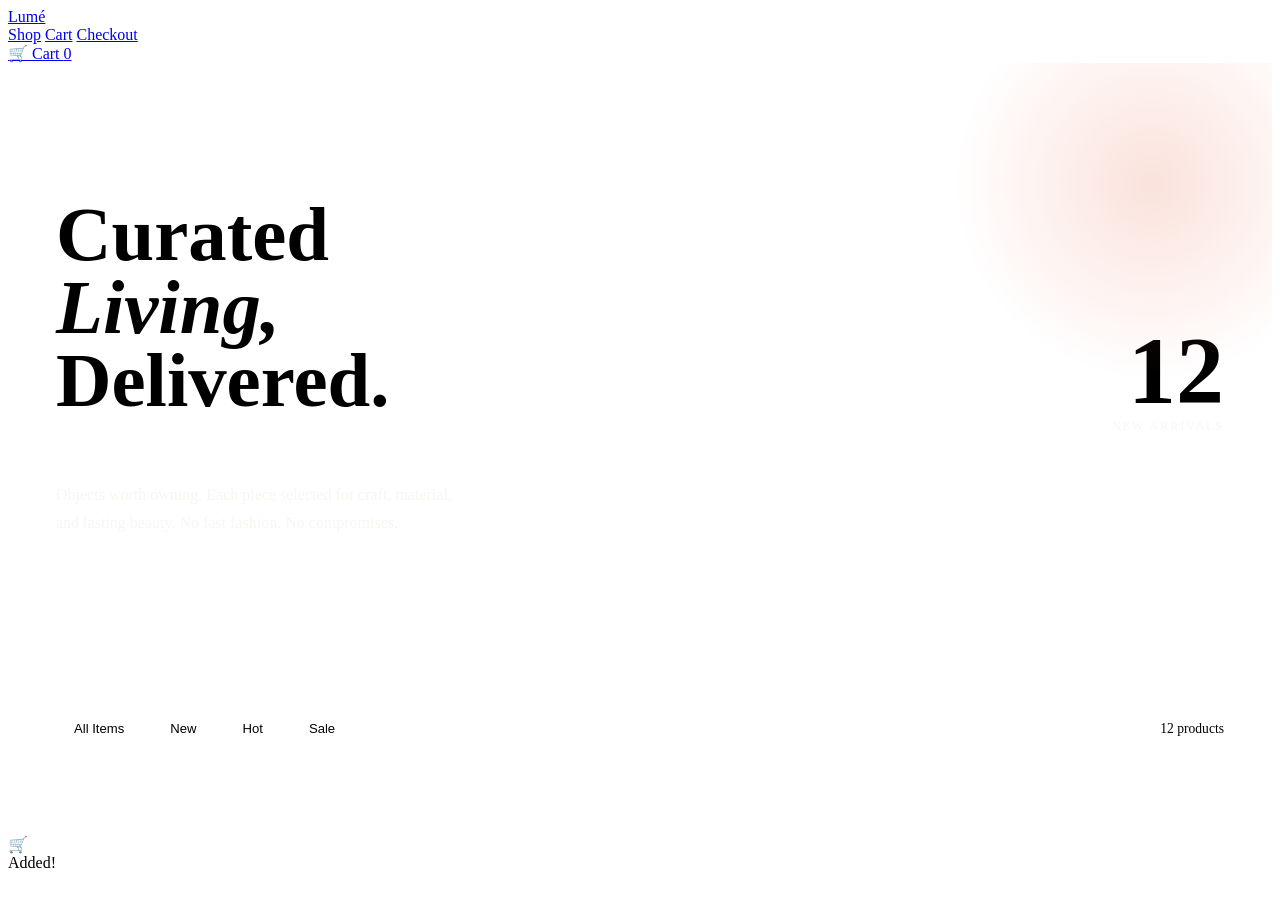
==== index.html @ 53d45bf4 "Rename Index.html to index.html" ====
<!DOCTYPE html>
<html lang="en">
<head>
<meta charset="UTF-8">
<meta name="viewport" content="width=device-width, initial-scale=1.0">
<title>LUMÉ — Shop</title>
<link rel="stylesheet" href="styles.css">
<style>
/* ── SHOP-SPECIFIC STYLES ── */
.hero {
  background: var(--teal);
  padding: 72px 48px 64px;
  display: grid; grid-template-columns: 1fr auto; gap: 40px; align-items: center;
  position: relative; overflow: hidden;
}
.hero::before {
  content: '';
  position: absolute; right: -80px; top: -80px;
  width: 400px; height: 400px; border-radius: 50%;
  background: radial-gradient(circle, rgba(232,93,58,.18), transparent 70%);
  pointer-events: none;
}
.hero-left h1 {
  font-family: 'Cormorant Garamond', serif;
  font-size: clamp(2.8rem, 6vw, 5.5rem); font-weight: 700; line-height: .95;
  color: var(--bg);
}
.hero-left h1 em { color: var(--coral); font-style: italic; }
.hero-left p {
  color: rgba(245,240,232,.6); font-size: 1rem; line-height: 1.75;
  margin-top: 18px; max-width: 420px;
}
.hero-left .hero-cta {
  margin-top: 28px; display: inline-block;
  background: var(--coral); color: #fff;
  padding: 12px 28px; border-radius: 50px;
  font-weight: 600; font-size: .88rem; letter-spacing: .06em;
  text-decoration: none; transition: background .2s;
}
.hero-left .hero-cta:hover { background: var(--coral2); }
.hero-right { text-align: right; }
.hero-stat .num {
  font-family: 'Cormorant Garamond', serif;
  font-size: 6rem; font-weight: 700; line-height: 1;
  color: var(--coral);
}
.hero-stat .lbl { color: rgba(245,240,232,.5); font-size: .78rem; letter-spacing: .14em; text-transform: uppercase; }

/* ── FILTERS ── */
.toolbar {
  display: flex; align-items: center; justify-content: space-between;
  padding: 28px 48px 20px; gap: 16px; flex-wrap: wrap;
}
.toolbar-left { display: flex; gap: 10px; flex-wrap: wrap; }
.filter-chip {
  background: var(--surface); border: 1.5px solid var(--border);
  border-radius: 50px; padding: 7px 18px;
  font-size: .82rem; font-weight: 500; cursor: pointer;
  transition: all .2s; color: var(--muted);
}
.filter-chip:hover, .filter-chip.active {
  background: var(--teal); color: var(--bg); border-color: var(--teal);
}
.toolbar-right { color: var(--muted); font-size: .85rem; }

/* ── GRID ── */
.products-grid {
  display: grid;
  grid-template-columns: repeat(auto-fill, minmax(260px, 1fr));
  gap: 24px; padding: 0 48px 72px;
}
.product-card {
  background: var(--surface); border: 1px solid var(--border);
  border-radius: 16px; overflow: hidden; cursor: pointer;
  transition: transform .28s, box-shadow .28s;
  position: relative;
}
.product-card:hover {
  transform: translateY(-7px);
  box-shadow: var(--shadow-lg);
}
.card-img {
  height: 210px; display: flex; align-items: center; justify-content: center;
  font-size: 4.5rem; background: var(--bg2); position: relative;
}
.card-img::after {
  content: ''; position: absolute; inset: 0;
  background: radial-gradient(circle at 70% 30%, rgba(232,93,58,.07), transparent 60%);
}
.card-tag {
  position: absolute; top: 12px; left: 12px; z-index: 1;
  background: var(--coral); color: #fff;
  font-size: .68rem; font-weight: 700; letter-spacing: .1em; text-transform: uppercase;
  padding: 4px 11px; border-radius: 20px;
}
.card-tag.hot  { background: var(--teal); }
.card-tag.sale { background: #b04a00; }
.card-body { padding: 18px 20px 20px; }
.card-name { font-weight: 600; font-size: .98rem; margin-bottom: 3px; }
.card-sub  { color: var(--muted); font-size: .82rem; margin-bottom: 14px; }
.card-footer { display: flex; align-items: center; justify-content: space-between; }
.card-price {
  font-family: 'Cormorant Garamond', serif;
  font-size: 1.4rem; font-weight: 700; color: var(--teal);
}
.add-btn {
  background: var(--teal); color: var(--bg);
  border: none; border-radius: 50px; padding: 8px 20px;
  font-size: .8rem; font-weight: 600; cursor: pointer;
  font-family: 'Outfit', sans-serif; letter-spacing: .04em;
  transition: background .2s, transform .15s;
}
.add-btn:hover    { background: var(--teal2); }
.add-btn.added    { background: var(--success); }
.add-btn:active   { transform: scale(.95); }

@media(max-width: 768px) {
  .hero { grid-template-columns: 1fr; padding: 40px 20px; }
  .hero-right { display: none; }
  .toolbar, .products-grid { padding-left: 20px; padding-right: 20px; }
}
</style>
</head>
<body>

<!-- NAV -->
<nav>
  <a class="nav-logo" href="index.html">Lum<span>é</span></a>
  <div class="nav-links">
    <a class="nav-link active" href="index.html">Shop</a>
    <a class="nav-link" href="cart.html">Cart</a>
    <a class="nav-link" href="checkout.html">Checkout</a>
  </div>
  <a class="cart-btn" href="cart.html">
    🛒 Cart <span class="cart-badge">0</span>
  </a>
</nav>

<!-- HERO -->
<section class="hero">
  <div class="hero-left">
    <h1>Curated<br><em>Living,</em><br>Delivered.</h1>
    <p>Objects worth owning. Each piece selected for craft, material, and lasting beauty. No fast fashion. No compromises.</p>
    <a class="hero-cta" href="#products">Browse Collection ↓</a>
  </div>
  <div class="hero-right">
    <div class="hero-stat">
      <div class="num">12</div>
      <div class="lbl">New Arrivals</div>
    </div>
  </div>
</section>

<!-- TOOLBAR -->
<div class="toolbar">
  <div class="toolbar-left">
    <button class="filter-chip active" onclick="filterProducts('all', this)">All Items</button>
    <button class="filter-chip" onclick="filterProducts('new', this)">New</button>
    <button class="filter-chip" onclick="filterProducts('hot', this)">Hot</button>
    <button class="filter-chip" onclick="filterProducts('sale', this)">Sale</button>
  </div>
  <div class="toolbar-right" id="count-label">12 products</div>
</div>

<!-- PRODUCTS -->
<div class="products-grid" id="products-grid"></div>

<!-- TOAST -->
<div class="toast" id="toast">
  <div class="toast-icon" id="toast-icon">🛒</div>
  <div>
    <div class="toast-t1" id="toast-t1">Added!</div>
    <div class="toast-t2" id="toast-t2"></div>
  </div>
</div>

<script src="cart.js"></script>
<script>
let currentFilter = 'all';

function renderProducts(filter) {
  const filtered = filter === 'all'
    ? PRODUCTS
    : PRODUCTS.filter(p => p.tag && p.tag.toLowerCase() === filter);
  document.getElementById('count-label').textContent = filtered.length + ' product' + (filtered.length !== 1 ? 's' : '');
  document.getElementById('products-grid').innerHTML = filtered.map(p => `
    <div class="product-card" onclick="handleAdd(${p.id})">
      <div class="card-img">
        ${p.tag ? `<div class="card-tag ${p.tag.toLowerCase()}">${p.tag}</div>` : ''}
        ${p.emoji}
      </div>
      <div class="card-body">
        <div class="card-name">${p.name}</div>
        <div class="card-sub">${p.sub}</div>
        <div class="card-footer">
          <div class="card-price">₹${p.price}</div>
          <button class="add-btn" id="btn-${p.id}" onclick="event.stopPropagation(); handleAdd(${p.id})">Add to Cart</button>
        </div>
      </div>
    </div>
  `).join('');
}

function handleAdd(id) {
  const product = addToCart(id);
  showToast('🛒', product.name + ' added!', '₹' + product.price + '  ·  View Cart →');
  const btn = document.getElementById('btn-' + id);
  if (btn) {
    btn.classList.add('added');
    btn.textContent = '✓ Added';
    setTimeout(() => { btn.classList.remove('added'); btn.textContent = 'Add to Cart'; }, 1600);
  }
}

function filterProducts(tag, el) {
  currentFilter = tag;
  document.querySelectorAll('.filter-chip').forEach(c => c.classList.remove('active'));
  el.classList.add('active');
  renderProducts(tag);
}

renderProducts('all');
</script>
</body>
</html>
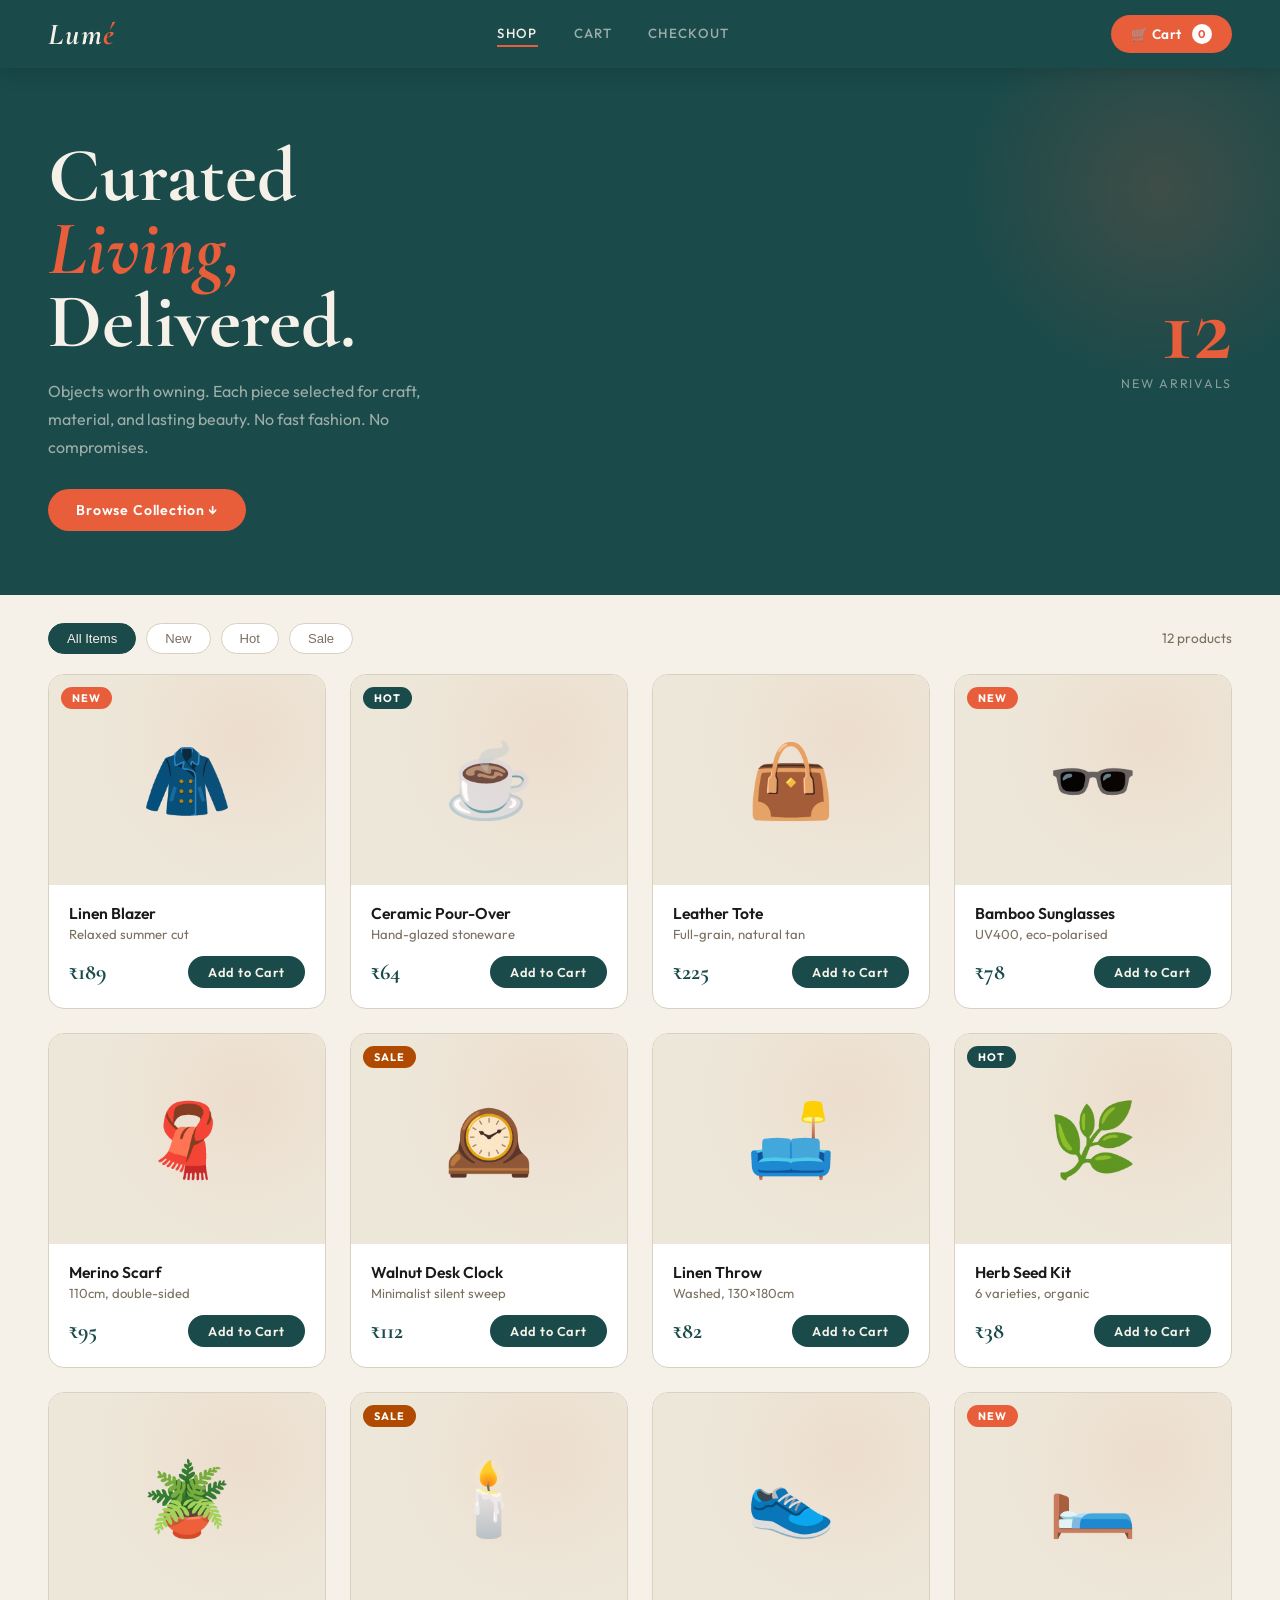
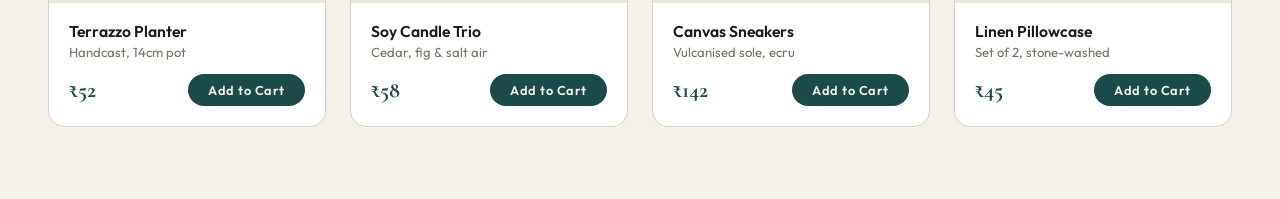
==== commit 202118f4: "Update index.html" ====
--- a/index.html
+++ b/index.html
@@ -1,6 +1,13 @@
 <!DOCTYPE html>
 <html lang="en">
 <head>
+  <!-- Google Tag Manager -->
+<script>(function(w,d,s,l,i){w[l]=w[l]||[];w[l].push({'gtm.start':
+new Date().getTime(),event:'gtm.js'});var f=d.getElementsByTagName(s)[0],
+j=d.createElement(s),dl=l!='dataLayer'?'&l='+l:'';j.async=true;j.src=
+'https://www.googletagmanager.com/gtm.js?id='+i+dl;f.parentNode.insertBefore(j,f);
+})(window,document,'script','dataLayer','GTM-KF487T6R');</script>
+<!-- End Google Tag Manager -->
 <meta charset="UTF-8">
 <meta name="viewport" content="width=device-width, initial-scale=1.0">
 <title>LUMÉ — Shop</title>
@@ -122,6 +129,10 @@
 </style>
 </head>
 <body>
+  <!-- Google Tag Manager (noscript) -->
+<noscript><iframe src="https://www.googletagmanager.com/ns.html?id=GTM-KF487T6R"
+height="0" width="0" style="display:none;visibility:hidden"></iframe></noscript>
+<!-- End Google Tag Manager (noscript) -->
 
 <!-- NAV -->
 <nav>
--- a/styles.css
+++ b/styles.css
@@ -0,0 +1,214 @@
+/* ══════════════════════════════════════════
+   LUMÉ STORE — Shared Stylesheet
+   Palette: Deep Teal + Coral + Warm Cream
+══════════════════════════════════════════ */
+@import url('https://fonts.googleapis.com/css2?family=Cormorant+Garamond:ital,wght@0,400;0,600;0,700;1,400;1,600&family=Outfit:wght@300;400;500;600;700&display=swap');
+
+:root {
+  --bg:        #f5f0e8;
+  --bg2:       #ede7d9;
+  --surface:   #ffffff;
+  --teal:      #1a4a4a;
+  --teal2:     #265c5c;
+  --teal3:     #2e7070;
+  --coral:     #e85d3a;
+  --coral2:    #f07050;
+  --cream:     #faf6ef;
+  --text:      #1a1a1a;
+  --muted:     #7a7060;
+  --border:    #d8d0c0;
+  --danger:    #d63030;
+  --success:   #2a9060;
+  --shadow:    0 4px 24px rgba(26,74,74,.10);
+  --shadow-lg: 0 12px 48px rgba(26,74,74,.16);
+}
+
+*, *::before, *::after { margin:0; padding:0; box-sizing:border-box; }
+html { scroll-behavior:smooth; }
+body {
+  background: var(--bg);
+  color: var(--text);
+  font-family: 'Outfit', sans-serif;
+  min-height: 100vh;
+  overflow-x: hidden;
+}
+
+/* ── NAV ── */
+nav {
+  position: sticky; top: 0; z-index: 200;
+  background: var(--teal);
+  display: flex; align-items: center; justify-content: space-between;
+  padding: 0 48px; height: 68px;
+  box-shadow: 0 2px 20px rgba(0,0,0,.18);
+}
+.nav-logo {
+  font-family: 'Cormorant Garamond', serif;
+  font-size: 1.9rem; font-weight: 700; font-style: italic;
+  color: var(--bg); letter-spacing: .06em; text-decoration: none;
+}
+.nav-logo span { color: var(--coral); }
+.nav-links { display: flex; gap: 36px; align-items: center; }
+.nav-link {
+  color: rgba(245,240,232,.6); font-size: .83rem; font-weight: 500;
+  letter-spacing: .1em; text-transform: uppercase; text-decoration: none;
+  transition: color .2s; padding: 4px 0;
+  border-bottom: 2px solid transparent;
+}
+.nav-link:hover { color: var(--bg); }
+.nav-link.active { color: var(--bg); border-bottom-color: var(--coral); }
+.cart-btn {
+  display: flex; align-items: center; gap: 10px;
+  background: var(--coral); color: #fff;
+  border: none; border-radius: 50px; padding: 9px 20px;
+  font-size: .85rem; font-weight: 600; cursor: pointer;
+  text-decoration: none; transition: background .2s, transform .15s;
+  letter-spacing: .04em; font-family: 'Outfit', sans-serif;
+}
+.cart-btn:hover { background: var(--coral2); transform: scale(1.04); }
+.cart-badge {
+  background: #fff; color: var(--coral);
+  border-radius: 50%; width: 20px; height: 20px;
+  display: flex; align-items: center; justify-content: center;
+  font-size: .7rem; font-weight: 700;
+}
+
+/* ── BUTTONS ── */
+.btn-primary {
+  display: block; width: 100%; text-align: center; text-decoration: none;
+  background: var(--coral); color: #fff;
+  border: none; border-radius: 8px; padding: 15px 28px;
+  font-size: .95rem; font-weight: 600; cursor: pointer;
+  transition: background .2s, transform .15s; letter-spacing: .04em;
+  font-family: 'Outfit', sans-serif;
+}
+.btn-primary:hover { background: var(--coral2); transform: translateY(-1px); }
+.btn-teal {
+  display: block; width: 100%; text-align: center; text-decoration: none;
+  background: var(--teal); color: var(--bg);
+  border: none; border-radius: 8px; padding: 15px 28px;
+  font-size: .95rem; font-weight: 600; cursor: pointer;
+  transition: background .2s, transform .15s; letter-spacing: .04em;
+  font-family: 'Outfit', sans-serif;
+}
+.btn-teal:hover { background: var(--teal2); transform: translateY(-1px); }
+.btn-ghost {
+  display: block; width: 100%; text-align: center; text-decoration: none;
+  background: transparent; color: var(--teal);
+  border: 2px solid var(--teal); border-radius: 8px; padding: 13px 28px;
+  font-size: .9rem; font-weight: 600; cursor: pointer;
+  transition: all .2s; font-family: 'Outfit', sans-serif;
+}
+.btn-ghost:hover { background: var(--teal); color: var(--bg); }
+
+/* ── TOAST ── */
+.toast {
+  position: fixed; bottom: 32px; right: 32px; z-index: 9999;
+  background: var(--teal); color: var(--bg);
+  border-left: 4px solid var(--coral);
+  border-radius: 10px; padding: 16px 22px;
+  display: flex; align-items: center; gap: 12px;
+  box-shadow: var(--shadow-lg);
+  transform: translateX(120%); opacity: 0;
+  transition: .4s cubic-bezier(.17,.67,.35,1.2);
+  pointer-events: none; min-width: 280px;
+}
+.toast.show { transform: translateX(0); opacity: 1; }
+.toast-icon { font-size: 1.4rem; }
+.toast-t1 { font-weight: 600; font-size: .9rem; }
+.toast-t2 { font-size: .78rem; opacity: .7; margin-top: 2px; }
+
+/* ── PAGE HEADER ── */
+.page-header {
+  background: var(--teal); color: var(--bg);
+  padding: 44px 48px 38px;
+}
+.page-header h1 {
+  font-family: 'Cormorant Garamond', serif;
+  font-size: 3rem; font-weight: 700; line-height: 1;
+}
+.page-header p { opacity: .6; margin-top: 8px; font-size: .95rem; }
+
+/* ── STEPS BAR ── */
+.steps-bar {
+  background: var(--teal2); padding: 0 48px;
+  display: flex; align-items: center; height: 52px;
+}
+.step-item { display: flex; align-items: center; gap: 8px; }
+.step-num {
+  width: 26px; height: 26px; border-radius: 50%;
+  display: flex; align-items: center; justify-content: center;
+  font-size: .72rem; font-weight: 700;
+}
+.step-item.done .step-num   { background: var(--success); color: #fff; }
+.step-item.active .step-num { background: var(--coral); color: #fff; }
+.step-item.pending .step-num{ background: rgba(245,240,232,.15); color: rgba(245,240,232,.4); }
+.step-label { font-size: .77rem; font-weight: 600; letter-spacing: .07em; text-transform: uppercase; }
+.step-item.done .step-label   { color: rgba(245,240,232,.75); }
+.step-item.active .step-label { color: var(--bg); }
+.step-item.pending .step-label{ color: rgba(245,240,232,.35); }
+.step-connector { flex: 1; height: 1px; background: rgba(245,240,232,.2); margin: 0 16px; max-width: 56px; }
+.step-connector.done { background: var(--success); }
+
+/* ── FORM ── */
+.form-section {
+  background: var(--surface); border: 1px solid var(--border);
+  border-radius: 14px; padding: 28px; margin-bottom: 20px;
+}
+.form-section h3 {
+  font-size: .75rem; font-weight: 700; letter-spacing: .14em;
+  text-transform: uppercase; color: var(--coral);
+  margin-bottom: 20px; padding-bottom: 12px;
+  border-bottom: 1px solid var(--border);
+}
+.form-row { display: grid; grid-template-columns: 1fr 1fr; gap: 16px; }
+.form-group { display: flex; flex-direction: column; gap: 6px; margin-bottom: 16px; }
+.form-group:last-child { margin-bottom: 0; }
+.form-group label {
+  font-size: .75rem; font-weight: 600; color: var(--muted);
+  letter-spacing: .08em; text-transform: uppercase;
+}
+.form-group input, .form-group select {
+  background: var(--bg); border: 1.5px solid var(--border); border-radius: 8px;
+  padding: 11px 14px; color: var(--text); font-size: .92rem;
+  font-family: 'Outfit', sans-serif; transition: border-color .2s, box-shadow .2s; outline: none;
+}
+.form-group input:focus, .form-group select:focus {
+  border-color: var(--teal3); box-shadow: 0 0 0 3px rgba(26,74,74,.09);
+}
+.form-group input::placeholder { color: #c5bdb0; }
+.form-group select option { background: #fff; }
+.input-error { border-color: var(--danger) !important; background: #fff5f5 !important; }
+
+/* ── SUMMARY BOX ── */
+.summary-box {
+  background: var(--surface); border: 1px solid var(--border);
+  border-radius: 14px; padding: 24px;
+}
+.summary-box h3 {
+  font-family: 'Cormorant Garamond', serif;
+  font-size: 1.3rem; font-weight: 700; margin-bottom: 18px; color: var(--teal);
+}
+.summary-row {
+  display: flex; justify-content: space-between; align-items: center;
+  padding: 9px 0; border-bottom: 1px solid var(--bg2); font-size: .9rem;
+}
+.summary-row:last-of-type { border-bottom: none; }
+.summary-row.total {
+  font-size: 1.05rem; font-weight: 700; padding-top: 14px; margin-top: 4px;
+  border-top: 2px solid var(--teal); border-bottom: none;
+}
+.summary-row.total .val {
+  font-family: 'Cormorant Garamond', serif;
+  font-size: 1.7rem; font-weight: 700; color: var(--teal);
+}
+.free-tag { color: var(--success); font-weight: 600; }
+
+/* ── RESPONSIVE ── */
+@media(max-width: 768px) {
+  nav { padding: 0 20px; }
+  .nav-links { display: none; }
+  .page-header { padding: 28px 20px 24px; }
+  .page-header h1 { font-size: 2rem; }
+  .steps-bar { padding: 0 20px; }
+  .form-row { grid-template-columns: 1fr; }
+}
